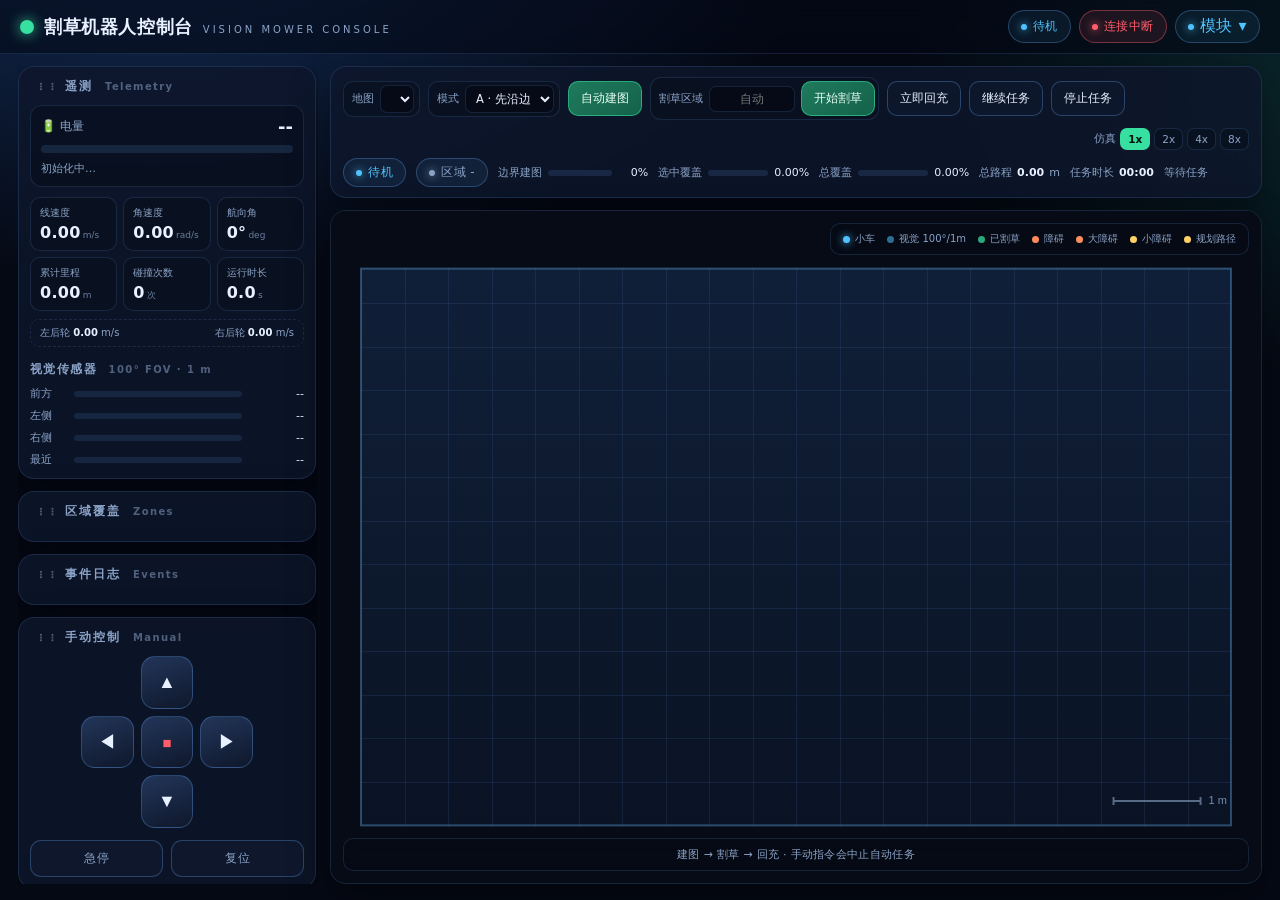
==== robot/frontend/index.html @ 5e0bab41 "优化1.0.0版本" ====
<!DOCTYPE html>
<html lang="zh-CN">
<head>
  <meta charset="utf-8" />
  <meta name="viewport" content="width=device-width, initial-scale=1" />
  <title>割草机器人控制台 · Mower Console</title>
  <link rel="icon" href="data:image/svg+xml,%3Csvg xmlns='http://www.w3.org/2000/svg' viewBox='0 0 64 64'%3E%3Ccircle cx='32' cy='32' r='26' fill='%230b1020' stroke='%2337e0a0' stroke-width='4'/%3E%3Ccircle cx='32' cy='32' r='9' fill='%2337e0a0'/%3E%3C/svg%3E" />
  <link rel="stylesheet" href="styles.css" />
</head>
<body>
  <header class="topbar">
    <div class="brand">
      <span class="brand-mark" aria-hidden="true"></span>
      <span class="brand-title">割草机器人控制台</span>
      <span class="brand-sub">Vision Mower Console</span>
    </div>
    <div class="status-chips">
      <span id="modeChip" class="chip chip--manual">待机</span>
      <span id="linkChip" class="chip chip--ok">已连接</span>
      <div class="module-menu">
        <button id="moduleBtn" class="chip chip--modules" type="button" aria-haspopup="true" aria-expanded="false">模块 ▾</button>
        <div id="moduleMenu" class="module-menu-pop" hidden>
          <label><input type="checkbox" data-module-toggle="telemetry" checked /> 遥测数据</label>
          <label><input type="checkbox" data-module-toggle="manual" checked /> 手动控制</label>
          <label><input type="checkbox" data-module-toggle="zones" checked /> 区域覆盖</label>
          <label><input type="checkbox" data-module-toggle="events" checked /> 事件日志</label>
          <button id="resetLayoutBtn" type="button">重置布局</button>
        </div>
      </div>
    </div>
  </header>

  <main class="layout">
    <div class="sidebar">
      <section class="panel panel--telemetry" data-module="telemetry" data-drag-panel="telemetry" aria-label="遥测数据">
        <h2><span class="drag-grip" data-drag-handle title="拖动模块">⋮⋮</span>遥测 <span>Telemetry</span></h2>

        <div class="battery">
          <div class="battery-head">
            <span>🔋 电量</span>
            <strong id="batteryText">--</strong>
          </div>
          <div class="bar bar--battery"><i id="batteryFill"></i></div>
          <p id="chargeRow" class="charge-row">初始化中…</p>
        </div>

        <div class="metrics">
          <div class="metric"><span>线速度</span><strong id="linearSpeed">0.00</strong><em>m/s</em></div>
          <div class="metric"><span>角速度</span><strong id="angularSpeed">0.00</strong><em>rad/s</em></div>
          <div class="metric"><span>航向角</span><strong id="heading">0°</strong><em>deg</em></div>
          <div class="metric"><span>累计里程</span><strong id="distance">0.00</strong><em>m</em></div>
          <div class="metric"><span>碰撞次数</span><strong id="collisions">0</strong><em>次</em></div>
          <div class="metric"><span>运行时长</span><strong id="simTime">0.0</strong><em>s</em></div>
        </div>

        <div class="wheels">
          <span>左后轮 <strong id="leftWheel">0.00</strong> m/s</span>
          <span>右后轮 <strong id="rightWheel">0.00</strong> m/s</span>
        </div>

        <h3>视觉传感器 <span>100° FOV · 1 m</span></h3>
        <div class="sensors">
          <div class="sensor" data-vision="front">
            <span class="sensor-name">前方</span>
            <div class="sensor-bar"><i></i></div>
            <span class="sensor-value">--</span>
          </div>
          <div class="sensor" data-vision="left">
            <span class="sensor-name">左侧</span>
            <div class="sensor-bar"><i></i></div>
            <span class="sensor-value">--</span>
          </div>
          <div class="sensor" data-vision="right">
            <span class="sensor-name">右侧</span>
            <div class="sensor-bar"><i></i></div>
            <span class="sensor-value">--</span>
          </div>
          <div class="sensor" data-vision="nearest">
            <span class="sensor-name">最近</span>
            <div class="sensor-bar"><i></i></div>
            <span class="sensor-value">--</span>
          </div>
        </div>

      </section>

      <section class="panel" data-module="zones" data-drag-panel="zones" aria-label="区域覆盖">
        <h2><span class="drag-grip" data-drag-handle title="拖动模块">⋮⋮</span>区域覆盖 <span>Zones</span></h2>
        <div id="zoneList" class="zone-list"></div>
      </section>

      <section class="panel" data-module="events" data-drag-panel="events" aria-label="事件日志">
        <h2><span class="drag-grip" data-drag-handle title="拖动模块">⋮⋮</span>事件日志 <span>Events</span></h2>
        <ul id="log" class="log-list"></ul>
      </section>

      <aside class="panel panel--controls" data-module="manual" data-drag-panel="manual" aria-label="手动控制">
        <h2><span class="drag-grip" data-drag-handle title="拖动模块">⋮⋮</span>手动控制 <span>Manual</span></h2>
        <div class="dpad">
          <button class="pad-btn pad-btn--up" data-command="forward" aria-label="前进">▲</button>
          <button class="pad-btn pad-btn--left" data-command="left" aria-label="左转">◀</button>
          <button class="pad-btn pad-btn--stop" data-command="stop" aria-label="停止">■</button>
          <button class="pad-btn pad-btn--right" data-command="right" aria-label="右转">▶</button>
          <button class="pad-btn pad-btn--down" data-command="backward" aria-label="后退">▼</button>
        </div>
        <div class="mode-row">
          <button id="estopBtn" class="mode-btn" type="button">急停</button>
          <button id="resetBtn" class="mode-btn mode-btn--ghost" type="button">复位</button>
        </div>
      </aside>
    </div>

    <div class="workspace">
      <section class="mission" aria-label="任务控制">
        <div class="mission-row">
          <label class="map-picker">地图
            <select id="mapSelect"></select>
          </label>
          <label class="map-picker">模式
            <select id="mowMode">
              <option value="A">A · 先沿边</option>
              <option value="B">B · 先弓字</option>
            </select>
          </label>
          <button id="mapBtn" class="task-btn task-btn--primary" type="button">自动建图</button>
          <div class="zone-field">
            <label for="zoneOrder">割草区域</label>
            <input id="zoneOrder" value="" placeholder="自动" spellcheck="false" inputmode="numeric" />
            <button id="mowBtn" class="task-btn task-btn--primary" type="button">开始割草</button>
          </div>
          <button id="chargeBtn" class="task-btn" type="button">立即回充</button>
          <button id="resumeBtn" class="task-btn" type="button">继续任务</button>
          <button id="stopBtn" class="task-btn task-btn--ghost" type="button">停止任务</button>
          <div class="speed-group">
            <span>仿真</span>
            <button class="speed-btn active" data-speed="1" type="button">1x</button>
            <button class="speed-btn" data-speed="2" type="button">2x</button>
            <button class="speed-btn" data-speed="4" type="button">4x</button>
            <button class="speed-btn" data-speed="8" type="button">8x</button>
          </div>
        </div>
        <div class="mission-row mission-row--status">
          <span id="phaseChip" class="chip">待机</span>
          <span id="zoneChip" class="chip chip--zone">区域 -</span>
          <div class="progress">
            <span>边界建图</span>
            <div class="bar"><i id="mapFill"></i></div>
            <em id="mapText">0%</em>
          </div>
          <div class="progress">
            <span>选中覆盖</span>
            <div class="bar"><i id="mowFill"></i></div>
            <em id="mowText">0.00%</em>
          </div>
          <div class="progress">
            <span>总覆盖</span>
            <div class="bar"><i id="overallFill"></i></div>
            <em id="overallText">0.00%</em>
          </div>
          <span class="stat">总路程 <strong id="taskDistance">0.00</strong> m</span>
          <span class="stat">任务时长 <strong id="taskDuration">00:00</strong></span>
          <span id="missionMessage" class="mission-message">等待任务</span>
        </div>
      </section>

      <section class="stage" aria-label="场地地图">
        <canvas id="arena"></canvas>
        <div class="legend">
          <span><i class="dot dot--robot"></i>小车</span>
          <span><i class="dot dot--vision"></i>视觉 100°/1m</span>
          <span><i class="dot dot--mowed"></i>已割草</span>
          <span><i class="dot dot--obstacle"></i>障碍</span>
          <span><i class="dot dot--obstacle-large"></i>大障碍</span>
          <span><i class="dot dot--obstacle-small"></i>小障碍</span>
          <span><i class="dot dot--path"></i>规划路径</span>
        </div>
        <div class="tips">建图 → 割草 → 回充 · 手动指令会中止自动任务</div>
      </section>
    </div>
  </main>

  <script src="app.js"></script>
</body>
</html>
---- robot/frontend/styles.css ----
:root {
  color-scheme: dark;
  --bg: #050914;
  --panel: rgba(14, 23, 43, 0.82);
  --panel-strong: rgba(19, 31, 56, 0.92);
  --line: rgba(96, 150, 220, 0.18);
  --line-strong: rgba(96, 150, 220, 0.35);
  --text: #e8f1ff;
  --muted: #8ba3c7;
  --green: #37e0a0;
  --cyan: #4fc3ff;
  --amber: #ffb02e;
  --red: #ff5d6c;
  --shadow: 0 18px 40px rgba(0, 0, 0, 0.35);
}

* {
  box-sizing: border-box;
}

html,
body {
  height: 100%;
}

body {
  margin: 0;
  color: var(--text);
  font-family: "Segoe UI", "PingFang SC", "Microsoft YaHei", system-ui, sans-serif;
  background:
    radial-gradient(1100px 620px at 12% -12%, rgba(31, 78, 148, 0.55), transparent 62%),
    radial-gradient(900px 540px at 112% 8%, rgba(16, 94, 84, 0.42), transparent 58%),
    var(--bg);
  display: flex;
  flex-direction: column;
  overflow: hidden;
}

/* ------------------------------------------------------------- 顶栏 */
.topbar {
  position: relative;
  z-index: 100;
  display: flex;
  align-items: center;
  justify-content: space-between;
  gap: 16px;
  padding: 10px 20px;
  border-bottom: 1px solid var(--line);
  background: rgba(5, 9, 20, 0.55);
  backdrop-filter: blur(12px);
}

.brand {
  display: flex;
  align-items: baseline;
  gap: 10px;
  min-width: 0;
}

.brand-mark {
  width: 14px;
  height: 14px;
  border-radius: 50%;
  background: var(--green);
  box-shadow: 0 0 14px rgba(55, 224, 160, 0.9);
  align-self: center;
}

.brand-title {
  font-size: 18px;
  font-weight: 600;
  letter-spacing: 0.6px;
}

.brand-sub {
  font-size: 10px;
  letter-spacing: 3px;
  text-transform: uppercase;
  color: var(--muted);
}

.status-chips {
  display: flex;
  gap: 8px;
  flex-wrap: wrap;
}

.chip {
  display: inline-flex;
  align-items: center;
  gap: 6px;
  padding: 5px 12px;
  border-radius: 999px;
  font-size: 12px;
  letter-spacing: 0.5px;
  border: 1px solid var(--line-strong);
  background: rgba(79, 195, 255, 0.08);
  color: var(--cyan);
  white-space: nowrap;
}

.chip::before {
  content: "";
  width: 6px;
  height: 6px;
  border-radius: 50%;
  background: currentColor;
  box-shadow: 0 0 8px currentColor;
}

.chip--manual { color: var(--cyan); }
.chip--auto,
.chip--map,
.chip--mow { color: var(--green); background: rgba(55, 224, 160, 0.1); border-color: rgba(55, 224, 160, 0.4); }
.chip--charge { color: var(--amber); background: rgba(255, 176, 46, 0.1); border-color: rgba(255, 176, 46, 0.4); }
.chip--zone { color: var(--muted); }
.chip--ok { color: var(--green); }
.chip--down { color: var(--red); background: rgba(255, 93, 108, 0.1); border-color: rgba(255, 93, 108, 0.4); }

/* ------------------------------------------------------------- 布局 */
.layout {
  flex: 1;
  min-height: 0;
  display: grid;
  grid-template-columns: 300px minmax(0, 1fr);
  gap: 12px;
  padding: 12px 18px 16px;
}

.sidebar {
  display: flex;
  flex-direction: column;
  gap: 12px;
  min-height: 0;
  overflow: auto;
  padding-right: 2px;
  scrollbar-width: thin;
  scrollbar-color: rgba(96, 150, 220, 0.35) transparent;
}

.sidebar::-webkit-scrollbar { width: 8px; }
.sidebar::-webkit-scrollbar-thumb { background: rgba(96, 150, 220, 0.3); border-radius: 8px; }

.sidebar .panel {
  flex: 0 0 auto;
  overflow: visible;
}

.panel {
  min-height: 0;
  overflow: auto;
  padding: 11px;
  border: 1px solid var(--line);
  border-radius: 16px;
  background: var(--panel);
  backdrop-filter: blur(14px);
  box-shadow: var(--shadow);
}

.panel h2 {
  margin: 0 0 10px;
  font-size: 12px;
  font-weight: 600;
  letter-spacing: 2px;
  text-transform: uppercase;
  color: var(--muted);
}

.panel h2 span,
.panel h3 span {
  font-size: 10px;
  letter-spacing: 1.4px;
  color: rgba(139, 163, 199, 0.55);
  margin-left: 6px;
  text-transform: none;
}

.panel h3 {
  margin: 14px 0 8px;
  font-size: 12px;
  font-weight: 600;
  letter-spacing: 1.4px;
  color: var(--muted);
}

/* ------------------------------------------------------------- 遥测 */
.battery {
  padding: 10px;
  border-radius: 12px;
  background: rgba(8, 14, 27, 0.6);
  border: 1px solid var(--line);
}

.battery-head {
  display: flex;
  align-items: center;
  justify-content: space-between;
  font-size: 12px;
  color: var(--muted);
  margin-bottom: 8px;
}

.battery-head strong {
  font-size: 18px;
  color: var(--text);
  font-variant-numeric: tabular-nums;
}

.bar {
  height: 8px;
  border-radius: 999px;
  background: rgba(96, 150, 220, 0.16);
  overflow: hidden;
}

.bar i {
  display: block;
  height: 100%;
  width: 0;
  border-radius: inherit;
  transition: width 0.25s ease, background 0.25s ease;
}

.bar--battery i {
  background: linear-gradient(90deg, #21b57c, var(--green));
  box-shadow: 0 0 12px rgba(55, 224, 160, 0.5);
}

.bar--battery i.mid {
  background: linear-gradient(90deg, #d18a12, var(--amber));
  box-shadow: 0 0 12px rgba(255, 176, 46, 0.45);
}

.bar--battery i.low {
  background: linear-gradient(90deg, #c02f42, var(--red));
  box-shadow: 0 0 12px rgba(255, 93, 108, 0.5);
}

.charge-row {
  margin: 8px 0 0;
  font-size: 11px;
  color: var(--muted);
}

.charge-row.charging {
  color: var(--green);
  text-shadow: 0 0 12px rgba(55, 224, 160, 0.55);
}

.metrics {
  display: grid;
  grid-template-columns: repeat(3, minmax(0, 1fr));
  gap: 6px;
  margin-top: 10px;
}

.metric {
  padding: 8px 9px;
  border-radius: 10px;
  border: 1px solid var(--line);
  background: rgba(8, 14, 27, 0.5);
  min-width: 0;
}

.metric span {
  display: block;
  font-size: 10px;
  color: var(--muted);
  margin-bottom: 3px;
  white-space: nowrap;
}

.metric strong {
  font-size: 16px;
  font-weight: 600;
  font-variant-numeric: tabular-nums;
  letter-spacing: 0.3px;
}

.metric em {
  font-style: normal;
  font-size: 9px;
  color: rgba(139, 163, 199, 0.75);
  margin-left: 2px;
}

.wheels {
  display: flex;
  justify-content: space-between;
  gap: 8px;
  margin-top: 8px;
  padding: 6px 9px;
  border-radius: 9px;
  border: 1px dashed var(--line);
  font-size: 10px;
  color: var(--muted);
}

.wheels strong {
  color: var(--text);
  font-variant-numeric: tabular-nums;
  font-weight: 600;
}

/* ------------------------------------------------------------- 视觉/区域 */
.sensors {
  display: flex;
  flex-direction: column;
  gap: 7px;
}

.sensor {
  display: grid;
  grid-template-columns: 34px minmax(0, 1fr) 52px;
  align-items: center;
  gap: 10px;
  font-size: 11px;
  color: var(--muted);
}

.sensor-bar {
  height: 6px;
  border-radius: 999px;
  background: rgba(96, 150, 220, 0.14);
  overflow: hidden;
}

.sensor-bar i {
  display: block;
  height: 100%;
  width: 0;
  border-radius: inherit;
  background: var(--green);
  transition: width 0.12s linear, background 0.2s ease;
}

.sensor-value {
  text-align: right;
  font-variant-numeric: tabular-nums;
  color: var(--text);
  font-size: 11px;
}

.zone-list {
  display: flex;
  flex-direction: column;
  gap: 5px;
}

.zone-item {
  display: grid;
  grid-template-columns: 20px minmax(0, 1fr) 36px;
  align-items: center;
  gap: 8px;
  font-size: 10.5px;
  color: var(--muted);
  padding: 2px 0;
}

.zone-item .zone-name {
  font-variant-numeric: tabular-nums;
  font-weight: 600;
  color: var(--text);
}

.zone-item .bar {
  height: 5px;
}

.zone-item .bar i {
  background: rgba(55, 224, 160, 0.75);
}

.zone-item .zone-pct {
  text-align: right;
  font-variant-numeric: tabular-nums;
}

.zone-item.unselected {
  opacity: 0.4;
}

.zone-item.current {
  color: var(--green);
}

.zone-item.current .zone-name {
  color: var(--green);
  text-shadow: 0 0 10px rgba(55, 224, 160, 0.6);
}

/* ------------------------------------------------------------- 日志 */
.log-title {
  margin-top: 14px !important;
}

.log-list {
  list-style: none;
  margin: 0;
  padding: 0;
  display: flex;
  flex-direction: column;
  gap: 5px;
  font-size: 11px;
  max-height: 74px;
  overflow: auto;
}

.log-item {
  display: flex;
  gap: 8px;
  padding: 6px 8px;
  border-radius: 8px;
  border-left: 2px solid rgba(96, 150, 220, 0.45);
  background: rgba(8, 14, 27, 0.55);
  color: var(--text);
  line-height: 1.35;
  animation: log-in 0.25s ease;
}

@keyframes log-in {
  from { opacity: 0; transform: translateY(-3px); }
}

.log-time {
  color: rgba(139, 163, 199, 0.8);
  font-variant-numeric: tabular-nums;
  flex: 0 0 auto;
}

.log-msg {
  min-width: 0;
  overflow-wrap: anywhere;
}

.log--info { border-left-color: var(--cyan); }
.log--event { border-left-color: var(--green); color: #b9ffdf; }
.log--warn { border-left-color: var(--red); color: #ffc3c9; }

/* ------------------------------------------------------------- 工作区 */
.workspace {
  display: flex;
  flex-direction: column;
  gap: 12px;
  min-height: 0;
  min-width: 0;
}

.mission {
  flex: 0 0 auto;
  padding: 10px 12px;
  border: 1px solid var(--line);
  border-radius: 16px;
  background: var(--panel);
  backdrop-filter: blur(14px);
  box-shadow: var(--shadow);
  display: flex;
  flex-direction: column;
  gap: 8px;
}

.mission-row {
  display: flex;
  align-items: center;
  gap: 8px;
  flex-wrap: wrap;
}

.mission-row--status {
  gap: 10px;
  font-size: 11px;
}

.map-picker {
  display: flex;
  align-items: center;
  gap: 6px;
  padding: 3px 5px 3px 8px;
  border-radius: 10px;
  border: 1px solid var(--line);
  background: rgba(8, 14, 27, 0.5);
  font-size: 10.5px;
  color: var(--muted);
  white-space: nowrap;
}

.map-picker select {
  padding: 5px 6px;
  border-radius: 7px;
  border: 1px solid var(--line);
  background: rgba(5, 9, 20, 0.8);
  color: var(--text);
  font-size: 11.5px;
  font-family: inherit;
  cursor: pointer;
}

.map-picker select:focus {
  outline: none;
  border-color: rgba(79, 195, 255, 0.6);
}

.task-btn {
  padding: 8px 12px;
  border-radius: 10px;
  border: 1px solid var(--line-strong);
  background: rgba(15, 25, 45, 0.85);
  color: var(--text);
  font-size: 12px;
  cursor: pointer;
  transition: all 0.15s ease;
  font-family: inherit;
  white-space: nowrap;
}

.task-btn:hover {
  border-color: rgba(79, 195, 255, 0.65);
  box-shadow: 0 0 14px rgba(79, 195, 255, 0.15);
}

.task-btn--primary {
  background: linear-gradient(140deg, #1f7a5c, #14624a);
  border-color: rgba(55, 224, 160, 0.55);
  color: #eafff6;
}

.task-btn--primary:hover {
  box-shadow: 0 0 16px rgba(55, 224, 160, 0.3);
}

.task-btn--ghost:hover {
  color: var(--red);
  border-color: rgba(255, 93, 108, 0.55);
  box-shadow: none;
}

.zone-field {
  display: flex;
  align-items: center;
  gap: 6px;
  padding: 3px;
  border-radius: 11px;
  border: 1px solid var(--line);
  background: rgba(8, 14, 27, 0.5);
}

.zone-field label {
  font-size: 10.5px;
  color: var(--muted);
  padding-left: 5px;
  white-space: nowrap;
}

.zone-field input {
  width: 86px;
  padding: 5px 6px;
  border-radius: 7px;
  border: 1px solid var(--line);
  background: rgba(5, 9, 20, 0.8);
  color: var(--text);
  font-size: 12px;
  font-family: inherit;
  text-align: center;
}

.zone-field input:focus {
  outline: none;
  border-color: rgba(55, 224, 160, 0.6);
}

.speed-group {
  margin-left: auto;
  display: flex;
  align-items: center;
  gap: 4px;
  font-size: 10.5px;
  color: var(--muted);
}

.speed-btn {
  padding: 4px 7px;
  border-radius: 7px;
  border: 1px solid var(--line);
  background: rgba(8, 14, 27, 0.55);
  color: var(--muted);
  font-size: 10.5px;
  cursor: pointer;
  font-family: inherit;
}

.speed-btn.active {
  color: #04140e;
  border-color: transparent;
  background: var(--green);
  font-weight: 600;
}

.progress {
  display: flex;
  align-items: center;
  gap: 6px;
  min-width: 150px;
}

.progress > span {
  color: var(--muted);
  white-space: nowrap;
}

.progress .bar {
  flex: 1;
  height: 6px;
  min-width: 60px;
}

.progress .bar i {
  background: linear-gradient(90deg, #1f9d74, var(--green));
}

.progress em {
  font-style: normal;
  font-variant-numeric: tabular-nums;
  color: var(--text);
  min-width: 30px;
  text-align: right;
}

.mission-message {
  color: var(--muted);
  overflow: hidden;
  text-overflow: ellipsis;
  white-space: nowrap;
  min-width: 0;
  flex: 1;
}

/* ------------------------------------------------------------- 舞台 */
.stage {
  position: relative;
  flex: 1;
  min-height: 0;
  border-radius: 16px;
  border: 1px solid var(--line);
  background: #070b16;
  box-shadow: var(--shadow);
  overflow: hidden;
}

.stage canvas {
  position: absolute;
  inset: 0;
  width: 100%;
  height: 100%;
  display: block;
}

.legend {
  position: absolute;
  top: 12px;
  right: 12px;
  display: flex;
  flex-wrap: wrap;
  gap: 4px 12px;
  padding: 8px 12px;
  border-radius: 10px;
  font-size: 10px;
  color: var(--muted);
  background: rgba(6, 11, 22, 0.7);
  border: 1px solid var(--line);
  backdrop-filter: blur(8px);
  pointer-events: none;
}

.legend span {
  display: inline-flex;
  align-items: center;
  gap: 5px;
  white-space: nowrap;
}

.dot {
  width: 7px;
  height: 7px;
  border-radius: 50%;
  display: inline-block;
}

.dot--robot { background: var(--cyan); box-shadow: 0 0 8px var(--cyan); }
.dot--vision { background: rgba(79, 195, 255, 0.55); }
.dot--mowed { background: rgba(55, 224, 160, 0.75); }
.dot--obstacle { background: #ff8a5c; }
.dot--path { background: #ffd166; }

.tips {
  position: absolute;
  left: 12px;
  right: 12px;
  bottom: 12px;
  padding: 8px 12px;
  border-radius: 10px;
  font-size: 11px;
  letter-spacing: 0.3px;
  color: var(--muted);
  text-align: center;
  background: rgba(6, 11, 22, 0.72);
  border: 1px solid var(--line);
  backdrop-filter: blur(8px);
  pointer-events: none;
}

/* ------------------------------------------------------------- 手动控制 */
.dpad {
  display: grid;
  max-width: 172px;
  margin: 0 auto 12px;
  grid-template-columns: repeat(3, minmax(0, 1fr));
  grid-template-areas:
    ". up ."
    "left stop right"
    ". down .";
  gap: 7px;
  touch-action: none;
  user-select: none;
}

.pad-btn {
  aspect-ratio: 1 / 1;
  border-radius: 14px;
  border: 1px solid var(--line-strong);
  background: linear-gradient(160deg, rgba(37, 58, 96, 0.9), rgba(15, 25, 45, 0.9));
  color: var(--text);
  font-size: 18px;
  cursor: pointer;
  transition: transform 0.08s ease, box-shadow 0.15s ease, border-color 0.15s ease;
  touch-action: none;
}

.pad-btn:hover {
  border-color: rgba(79, 195, 255, 0.6);
  box-shadow: 0 0 16px rgba(79, 195, 255, 0.18);
}

.pad-btn:active,
.pad-btn.pressed {
  transform: scale(0.94);
  border-color: var(--green);
  box-shadow: 0 0 20px rgba(55, 224, 160, 0.35);
}

.pad-btn--up { grid-area: up; }
.pad-btn--left { grid-area: left; }
.pad-btn--stop { grid-area: stop; color: var(--red); font-size: 15px; }
.pad-btn--right { grid-area: right; }
.pad-btn--down { grid-area: down; }

.mode-row {
  display: grid;
  grid-template-columns: 1fr 1fr;
  gap: 8px;
}

.mode-btn {
  padding: 9px 6px;
  border-radius: 11px;
  border: 1px solid var(--line-strong);
  background: rgba(15, 25, 45, 0.8);
  color: var(--muted);
  font-size: 12px;
  letter-spacing: 0.5px;
  cursor: pointer;
  transition: all 0.15s ease;
  font-family: inherit;
}

.mode-btn:hover {
  color: var(--text);
  border-color: rgba(79, 195, 255, 0.55);
}

.mode-btn--ghost:hover {
  color: var(--red);
  border-color: rgba(255, 93, 108, 0.55);
}

.hint {
  margin: 8px 0 0;
  font-size: 10px;
  color: rgba(139, 163, 199, 0.7);
  text-align: center;
}

/* ------------------------------------------------------------- 响应式 */
@media (max-width: 1100px) {
  body { overflow: auto; }

  .layout {
    display: flex;
    flex-direction: column;
    height: auto;
    flex: 0 0 auto;
  }

  .workspace { order: 0; flex: 0 0 auto; width: 100%; }
  .sidebar {
    order: 1;
    display: grid;
    grid-template-columns: minmax(0, 1fr) minmax(0, 1fr);
    align-items: start;
    overflow: visible;
    width: 100%;
  }

  .stage {
    flex: none;
    height: 58vh;
    min-height: 380px;
  }
}

@media (max-width: 720px) {
  .layout { padding: 12px; gap: 12px; }
  .sidebar { grid-template-columns: minmax(0, 1fr); }
  .brand-sub { display: none; }
  .stage { height: 54vh; min-height: 320px; }
  .legend { display: none; }
  .mission-row--status { font-size: 10.5px; }
  .speed-group { margin-left: 0; }
}

/* ------------------------------------------------------------- 模块菜单 / 可拖动面板 */
.module-menu {
  position: relative;
}

.chip--modules {
  cursor: pointer;
  font: inherit;
}

.module-menu-pop {
  position: absolute;
  top: calc(100% + 8px);
  right: 0;
  z-index: 80;
  display: flex;
  flex-direction: column;
  gap: 8px;
  min-width: 158px;
  padding: 10px 12px;
  border: 1px solid var(--line-strong);
  border-radius: 12px;
  background: var(--panel-strong);
  box-shadow: var(--shadow);
  color: var(--text);
  font-size: 12px;
}

.module-menu-pop[hidden] {
  display: none;
}

.module-menu-pop label {
  display: flex;
  align-items: center;
  gap: 7px;
  cursor: pointer;
  color: var(--muted);
}

.module-menu-pop label:hover {
  color: var(--text);
}

.module-menu-pop input {
  accent-color: var(--green);
}

.module-menu-pop button {
  margin-top: 2px;
  padding: 6px 8px;
  border: 1px solid var(--line);
  border-radius: 8px;
  background: rgba(79, 195, 255, 0.08);
  color: var(--cyan);
  cursor: pointer;
  font: inherit;
}

.panel[data-drag-panel] {
  position: relative;
  transition: box-shadow 0.15s ease;
}

.panel.is-hidden {
  display: none !important;
}

.panel.dragging {
  z-index: 60;
  box-shadow: 0 24px 60px rgba(0, 0, 0, 0.55);
}

.drag-grip {
  display: inline-block;
  margin-right: 6px;
  color: rgba(139, 163, 199, 0.55);
  cursor: grab;
  user-select: none;
  letter-spacing: -2px;
  touch-action: none;
}

.drag-grip:active {
  cursor: grabbing;
}

.stat {
  display: inline-flex;
  align-items: baseline;
  gap: 5px;
  color: var(--muted);
  white-space: nowrap;
}

.stat strong {
  color: var(--text);
  font-weight: 600;
  font-variant-numeric: tabular-nums;
}

.log-list {
  max-height: 260px;
  overflow: auto;
}

.dot--obstacle-large { background: #ff8f5a; }
.dot--obstacle-small { background: #ffd166; }
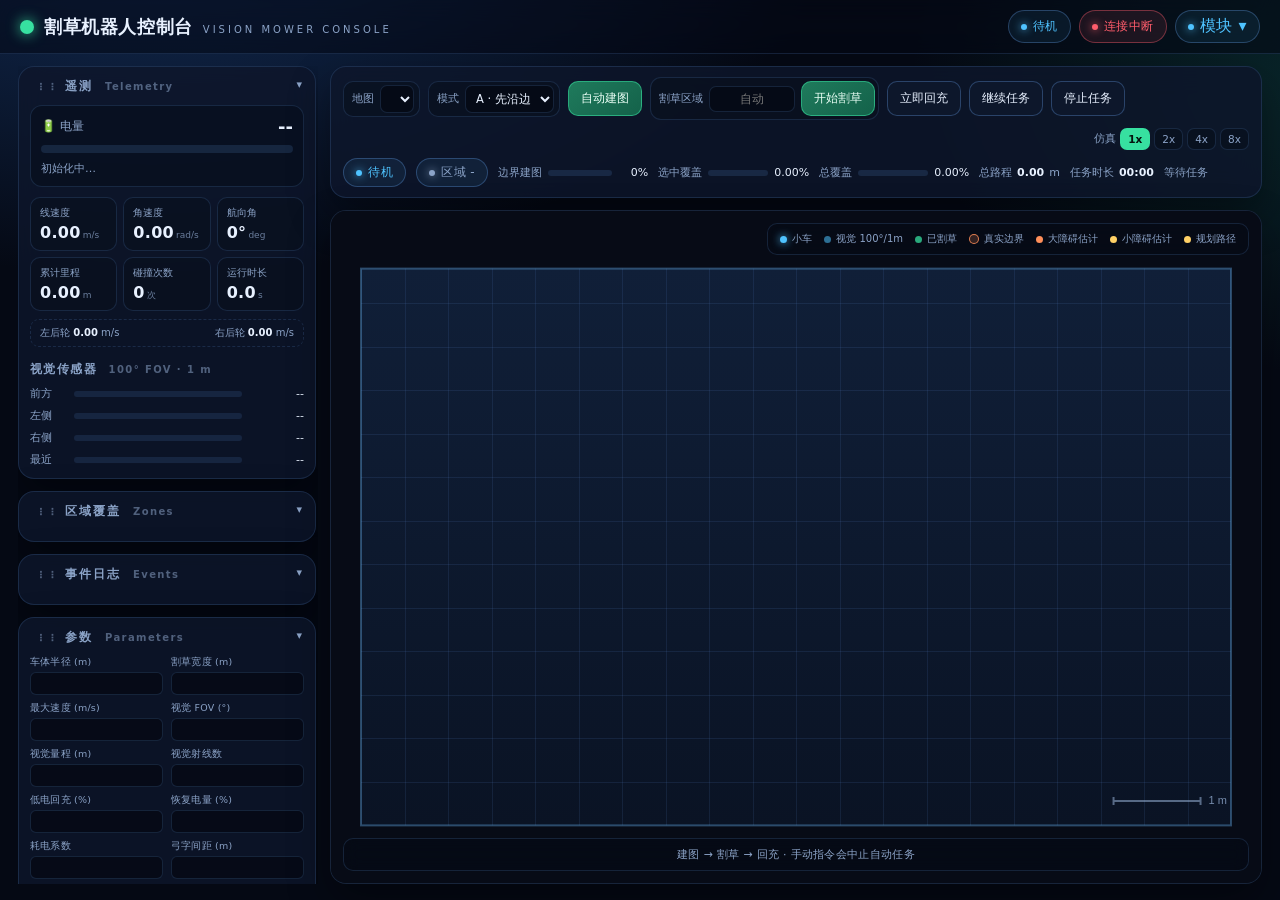
==== commit c0a2be13: "优化1.0.1版本" ====
--- a/robot/frontend/index.html
+++ b/robot/frontend/index.html
@@ -24,6 +24,9 @@
           <label><input type="checkbox" data-module-toggle="manual" checked /> 手动控制</label>
           <label><input type="checkbox" data-module-toggle="zones" checked /> 区域覆盖</label>
           <label><input type="checkbox" data-module-toggle="events" checked /> 事件日志</label>
+          <label><input type="checkbox" data-module-toggle="params" checked /> 参数设置</label>
+          <button id="collapseAllBtn" type="button">全部折叠</button>
+          <button id="expandAllBtn" type="button">全部展开</button>
           <button id="resetLayoutBtn" type="button">重置布局</button>
         </div>
       </div>
@@ -58,7 +61,7 @@
           <span>右后轮 <strong id="rightWheel">0.00</strong> m/s</span>
         </div>
 
-        <h3>视觉传感器 <span>100° FOV · 1 m</span></h3>
+        <h3>视觉传感器 <span id="visionSpec">100° FOV · 1 m</span></h3>
         <div class="sensors">
           <div class="sensor" data-vision="front">
             <span class="sensor-name">前方</span>
@@ -92,6 +95,30 @@
       <section class="panel" data-module="events" data-drag-panel="events" aria-label="事件日志">
         <h2><span class="drag-grip" data-drag-handle title="拖动模块">⋮⋮</span>事件日志 <span>Events</span></h2>
         <ul id="log" class="log-list"></ul>
+      </section>
+
+      <section class="panel" data-module="params" data-drag-panel="params" aria-label="参数设置">
+        <h2><span class="drag-grip" data-drag-handle title="拖动模块">⋮⋮</span>参数 <span>Parameters</span></h2>
+        <div class="param-grid">
+          <label>车体半径 (m)<input type="number" step="0.01" min="0.08" max="0.50" data-config="robot_radius" data-type="float" /></label>
+          <label>割草宽度 (m)<input type="number" step="0.01" min="0.10" max="1.00" data-config="mower_width" data-type="float" /></label>
+          <label>最大速度 (m/s)<input type="number" step="0.01" min="0.10" max="2.00" data-config="max_linear" data-type="float" /></label>
+          <label>视觉 FOV (°)<input type="number" step="1" min="30" max="180" data-config="vision_fov_deg" data-type="float" /></label>
+          <label>视觉量程 (m)<input type="number" step="0.05" min="0.30" max="4.00" data-config="vision_range" data-type="float" /></label>
+          <label>视觉射线数<input type="number" step="2" min="9" max="181" data-config="vision_rays" data-type="int" /></label>
+          <label>低电回充 (%)<input type="number" step="1" min="5" max="60" data-config="battery_low" data-type="float" /></label>
+          <label>恢复电量 (%)<input type="number" step="1" min="40" max="100" data-config="battery_resume" data-type="float" /></label>
+          <label>耗电系数<input type="number" step="0.05" min="0.10" max="2.00" data-config="battery_drain_factor" data-type="float" /></label>
+          <label>弓字间距 (m)<input type="number" step="0.01" min="0.15" max="0.80" data-config="lane_spacing" data-type="float" /></label>
+          <label>边缘内缩 (m)<input type="number" step="0.01" min="0.12" max="0.60" data-config="edge_inset" data-type="float" /></label>
+          <label>绕障余量 (m)<input type="number" step="0.01" min="0.20" max="1.50" data-config="ring_margin" data-type="float" /></label>
+          <label>大型阈值 (m)<input type="number" step="0.01" min="0.40" max="2.00" data-config="large_obstacle_extent" data-type="float" /></label>
+        </div>
+        <div class="param-actions">
+          <button id="applyParamsBtn" class="task-btn task-btn--primary" type="button">应用参数</button>
+          <button id="resetParamsBtn" class="task-btn task-btn--ghost" type="button">恢复默认</button>
+        </div>
+        <p id="paramMessage" class="hint param-message">参数在待机/暂停时应用，下一次规划生效。</p>
       </section>
 
       <aside class="panel panel--controls" data-module="manual" data-drag-panel="manual" aria-label="手动控制">
@@ -169,9 +196,9 @@
           <span><i class="dot dot--robot"></i>小车</span>
           <span><i class="dot dot--vision"></i>视觉 100°/1m</span>
           <span><i class="dot dot--mowed"></i>已割草</span>
-          <span><i class="dot dot--obstacle"></i>障碍</span>
-          <span><i class="dot dot--obstacle-large"></i>大障碍</span>
-          <span><i class="dot dot--obstacle-small"></i>小障碍</span>
+          <span><i class="dot dot--obstacle-real"></i>真实边界</span>
+          <span><i class="dot dot--obstacle-large"></i>大障碍估计</span>
+          <span><i class="dot dot--obstacle-small"></i>小障碍估计</span>
           <span><i class="dot dot--path"></i>规划路径</span>
         </div>
         <div class="tips">建图 → 割草 → 回充 · 手动指令会中止自动任务</div>
--- a/robot/frontend/styles.css
+++ b/robot/frontend/styles.css
@@ -689,6 +689,12 @@
 .dot--vision { background: rgba(79, 195, 255, 0.55); }
 .dot--mowed { background: rgba(55, 224, 160, 0.75); }
 .dot--obstacle { background: #ff8a5c; }
+.dot--obstacle-real {
+  background: rgba(255, 143, 90, 0.18);
+  border: 1.5px solid rgba(255, 143, 90, 0.85);
+  width: 10px;
+  height: 10px;
+}
 .dot--path { background: #ffd166; }
 
 .tips {
@@ -935,3 +941,80 @@
 
 .dot--obstacle-large { background: #ff8f5a; }
 .dot--obstacle-small { background: #ffd166; }
+
+/* ------------------------------------------------------------- 参数面板 / 折叠 */
+.panel > h2 {
+  position: relative;
+  padding-right: 18px;
+  cursor: pointer;
+}
+
+.panel > h2::after {
+  content: "▾";
+  position: absolute;
+  right: 0;
+  top: 0;
+  color: var(--muted);
+  font-size: 11px;
+}
+
+.panel.is-collapsed > h2::after {
+  content: "▸";
+}
+
+.panel.is-collapsed > *:not(h2) {
+  display: none !important;
+}
+
+.panel.is-collapsed {
+  padding-bottom: 8px;
+}
+
+.param-grid {
+  display: grid;
+  grid-template-columns: repeat(2, minmax(0, 1fr));
+  gap: 7px 8px;
+}
+
+.param-grid label {
+  display: flex;
+  flex-direction: column;
+  gap: 3px;
+  color: var(--muted);
+  font-size: 9.5px;
+  letter-spacing: 0.2px;
+}
+
+.param-grid input {
+  width: 100%;
+  padding: 4px 6px;
+  border: 1px solid var(--line);
+  border-radius: 6px;
+  background: rgba(5, 9, 20, 0.8);
+  color: var(--text);
+  font: inherit;
+  font-size: 11px;
+  font-variant-numeric: tabular-nums;
+}
+
+.param-grid input:focus {
+  outline: none;
+  border-color: rgba(55, 224, 160, 0.55);
+}
+
+.param-actions {
+  display: flex;
+  gap: 6px;
+  margin-top: 9px;
+}
+
+.param-actions .task-btn {
+  flex: 1;
+  padding: 5px 6px;
+  font-size: 10.5px;
+}
+
+.param-message {
+  margin-top: 7px;
+  text-align: left;
+}
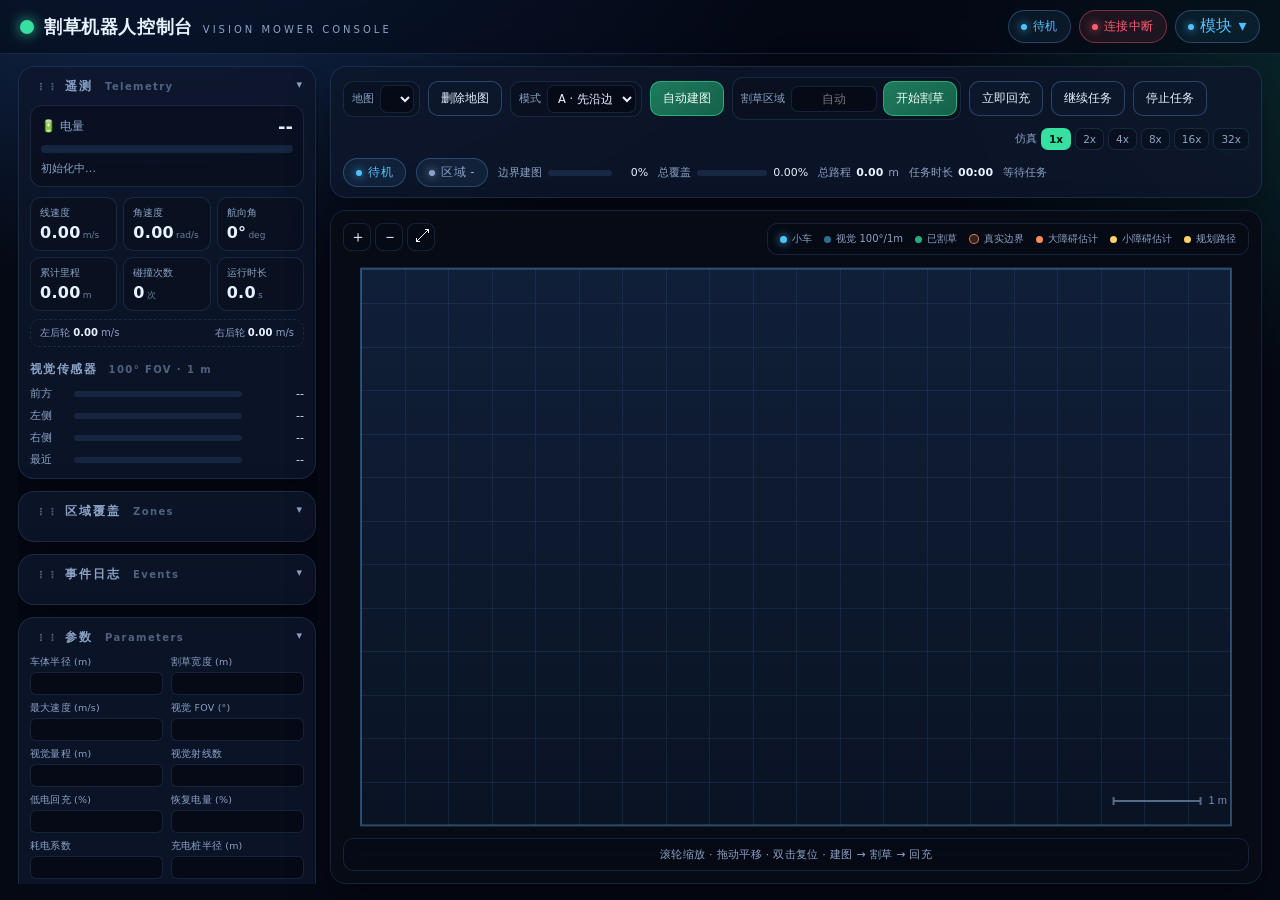
==== commit 71e8d9ae: "优化1.0.3版本" ====
--- a/robot/frontend/index.html
+++ b/robot/frontend/index.html
@@ -109,11 +109,32 @@
           <label>低电回充 (%)<input type="number" step="1" min="5" max="60" data-config="battery_low" data-type="float" /></label>
           <label>恢复电量 (%)<input type="number" step="1" min="40" max="100" data-config="battery_resume" data-type="float" /></label>
           <label>耗电系数<input type="number" step="0.05" min="0.10" max="2.00" data-config="battery_drain_factor" data-type="float" /></label>
+          <label>充电桩半径 (m)<input type="number" step="0.05" min="0.30" max="1.50" data-config="dock_radius" data-type="float" /></label>
           <label>弓字间距 (m)<input type="number" step="0.01" min="0.15" max="0.80" data-config="lane_spacing" data-type="float" /></label>
           <label>边缘内缩 (m)<input type="number" step="0.01" min="0.12" max="0.60" data-config="edge_inset" data-type="float" /></label>
+          <label>沿边速度 (m/s)<input type="number" step="0.01" min="0.15" max="1.20" data-config="edge_speed" data-type="float" /></label>
+          <label>内直角前移 (m)<input type="number" step="0.01" min="0.04" max="0.40" data-config="inner_corner_advance" data-type="float" /></label>
           <label>绕障余量 (m)<input type="number" step="0.01" min="0.20" max="1.50" data-config="ring_margin" data-type="float" /></label>
           <label>大型阈值 (m)<input type="number" step="0.01" min="0.40" max="2.00" data-config="large_obstacle_extent" data-type="float" /></label>
-        </div>
+          <label>最小区块面积 (m²)<input type="number" step="1" min="8" max="100" data-config="min_zone_area" data-type="float" /></label>
+        </div>
+        <div class="map-import-block">
+          <label>服务端路径（可选）
+            <input id="importMapPath" type="text" spellcheck="false"
+              placeholder="/home/fibocom/heyufei/data/map/map" />
+          </label>
+          <label>最大边长 (m)
+            <input id="importMapExtent" type="number" step="1" min="8" max="120" value="24" />
+          </label>
+          <button id="importMapBtn" class="task-btn task-btn--ghost" type="button">按路径导入</button>
+          <button id="importFileBtn" class="task-btn task-btn--primary" type="button">选择文件</button>
+          <button id="importDirBtn" class="task-btn task-btn--primary" type="button">选择目录</button>
+          <input id="importFileInput" type="file" accept=".pgm,.json,.yaml,.yml" multiple hidden />
+          <input id="importDirInput" type="file" webkitdirectory directory multiple hidden />
+        </div>
+        <p id="importMapMessage" class="hint param-message">
+          可用文件：.pgm 栅格地图（必需），path/default.json、map_info.json（可选，提供分辨率与名称），也可选择包含这些文件的目录。
+        </p>
         <div class="param-actions">
           <button id="applyParamsBtn" class="task-btn task-btn--primary" type="button">应用参数</button>
           <button id="resetParamsBtn" class="task-btn task-btn--ghost" type="button">恢复默认</button>
@@ -143,6 +164,7 @@
           <label class="map-picker">地图
             <select id="mapSelect"></select>
           </label>
+          <button id="deleteMapBtn" class="task-btn task-btn--ghost" type="button" disabled>删除地图</button>
           <label class="map-picker">模式
             <select id="mowMode">
               <option value="A">A · 先沿边</option>
@@ -164,6 +186,8 @@
             <button class="speed-btn" data-speed="2" type="button">2x</button>
             <button class="speed-btn" data-speed="4" type="button">4x</button>
             <button class="speed-btn" data-speed="8" type="button">8x</button>
+            <button class="speed-btn" data-speed="16" type="button">16x</button>
+            <button class="speed-btn" data-speed="32" type="button">32x</button>
           </div>
         </div>
         <div class="mission-row mission-row--status">
@@ -175,11 +199,6 @@
             <em id="mapText">0%</em>
           </div>
           <div class="progress">
-            <span>选中覆盖</span>
-            <div class="bar"><i id="mowFill"></i></div>
-            <em id="mowText">0.00%</em>
-          </div>
-          <div class="progress">
             <span>总覆盖</span>
             <div class="bar"><i id="overallFill"></i></div>
             <em id="overallText">0.00%</em>
@@ -192,6 +211,12 @@
 
       <section class="stage" aria-label="场地地图">
         <canvas id="arena"></canvas>
+        <div class="map-view-tools">
+          <button id="zoomInBtn" type="button" title="放大">＋</button>
+          <button id="zoomOutBtn" type="button" title="缩小">－</button>
+          <button id="zoomResetBtn" type="button" title="复位视图">⤢</button>
+        </div>
+        <div id="mapCursor" class="map-cursor" aria-live="off">X -- · Y --</div>
         <div class="legend">
           <span><i class="dot dot--robot"></i>小车</span>
           <span><i class="dot dot--vision"></i>视觉 100°/1m</span>
@@ -201,7 +226,7 @@
           <span><i class="dot dot--obstacle-small"></i>小障碍估计</span>
           <span><i class="dot dot--path"></i>规划路径</span>
         </div>
-        <div class="tips">建图 → 割草 → 回充 · 手动指令会中止自动任务</div>
+        <div class="tips">滚轮缩放 · 拖动平移 · 双击复位 · 建图 → 割草 → 回充</div>
       </section>
     </div>
   </main>
--- a/robot/frontend/styles.css
+++ b/robot/frontend/styles.css
@@ -652,6 +652,56 @@
   width: 100%;
   height: 100%;
   display: block;
+  cursor: crosshair;
+  touch-action: none;
+}
+
+.stage canvas.is-panning {
+  cursor: grabbing;
+}
+
+.map-view-tools {
+  position: absolute;
+  left: 12px;
+  top: 12px;
+  display: flex;
+  gap: 4px;
+  z-index: 3;
+}
+
+.map-view-tools button {
+  width: 28px;
+  height: 28px;
+  border-radius: 8px;
+  border: 1px solid var(--line);
+  background: rgba(6, 11, 22, 0.78);
+  color: var(--text);
+  font: inherit;
+  font-size: 16px;
+  line-height: 1;
+  cursor: pointer;
+  backdrop-filter: blur(8px);
+}
+
+.map-view-tools button:hover {
+  border-color: rgba(55, 224, 160, 0.5);
+  color: var(--accent);
+}
+
+.map-cursor {
+  position: absolute;
+  display: none;
+  z-index: 4;
+  padding: 4px 7px;
+  border-radius: 6px;
+  border: 1px solid rgba(79, 195, 255, 0.35);
+  background: rgba(5, 9, 20, 0.9);
+  color: rgba(190, 225, 255, 0.95);
+  font-size: 10px;
+  font-variant-numeric: tabular-nums;
+  white-space: nowrap;
+  pointer-events: none;
+  transform: translate(12px, 12px);
 }
 
 .legend {
@@ -1002,6 +1052,57 @@
   border-color: rgba(55, 224, 160, 0.55);
 }
 
+.map-import-block {
+  display: flex;
+  flex-wrap: wrap;
+  align-items: flex-end;
+  gap: 7px 8px;
+  margin-top: 10px;
+  padding-top: 9px;
+  border-top: 1px dashed var(--line);
+}
+
+.map-import-block label {
+  display: flex;
+  flex-direction: column;
+  gap: 3px;
+  color: var(--muted);
+  font-size: 9.5px;
+  letter-spacing: 0.2px;
+}
+
+.map-import-block label:first-child {
+  flex: 1 1 100%;
+}
+
+.map-import-block label:nth-child(2) {
+  flex: 0 0 92px;
+}
+
+.map-import-block input {
+  width: 100%;
+  padding: 4px 6px;
+  border: 1px solid var(--line);
+  border-radius: 6px;
+  background: rgba(5, 9, 20, 0.8);
+  color: var(--text);
+  font: inherit;
+  font-size: 10.5px;
+}
+
+.map-import-block input:focus {
+  outline: none;
+  border-color: rgba(55, 224, 160, 0.55);
+}
+
+.map-import-block .task-btn {
+  flex: 1 1 auto;
+  align-self: end;
+  padding: 5px 6px;
+  font-size: 10px;
+  white-space: nowrap;
+}
+
 .param-actions {
   display: flex;
   gap: 6px;
